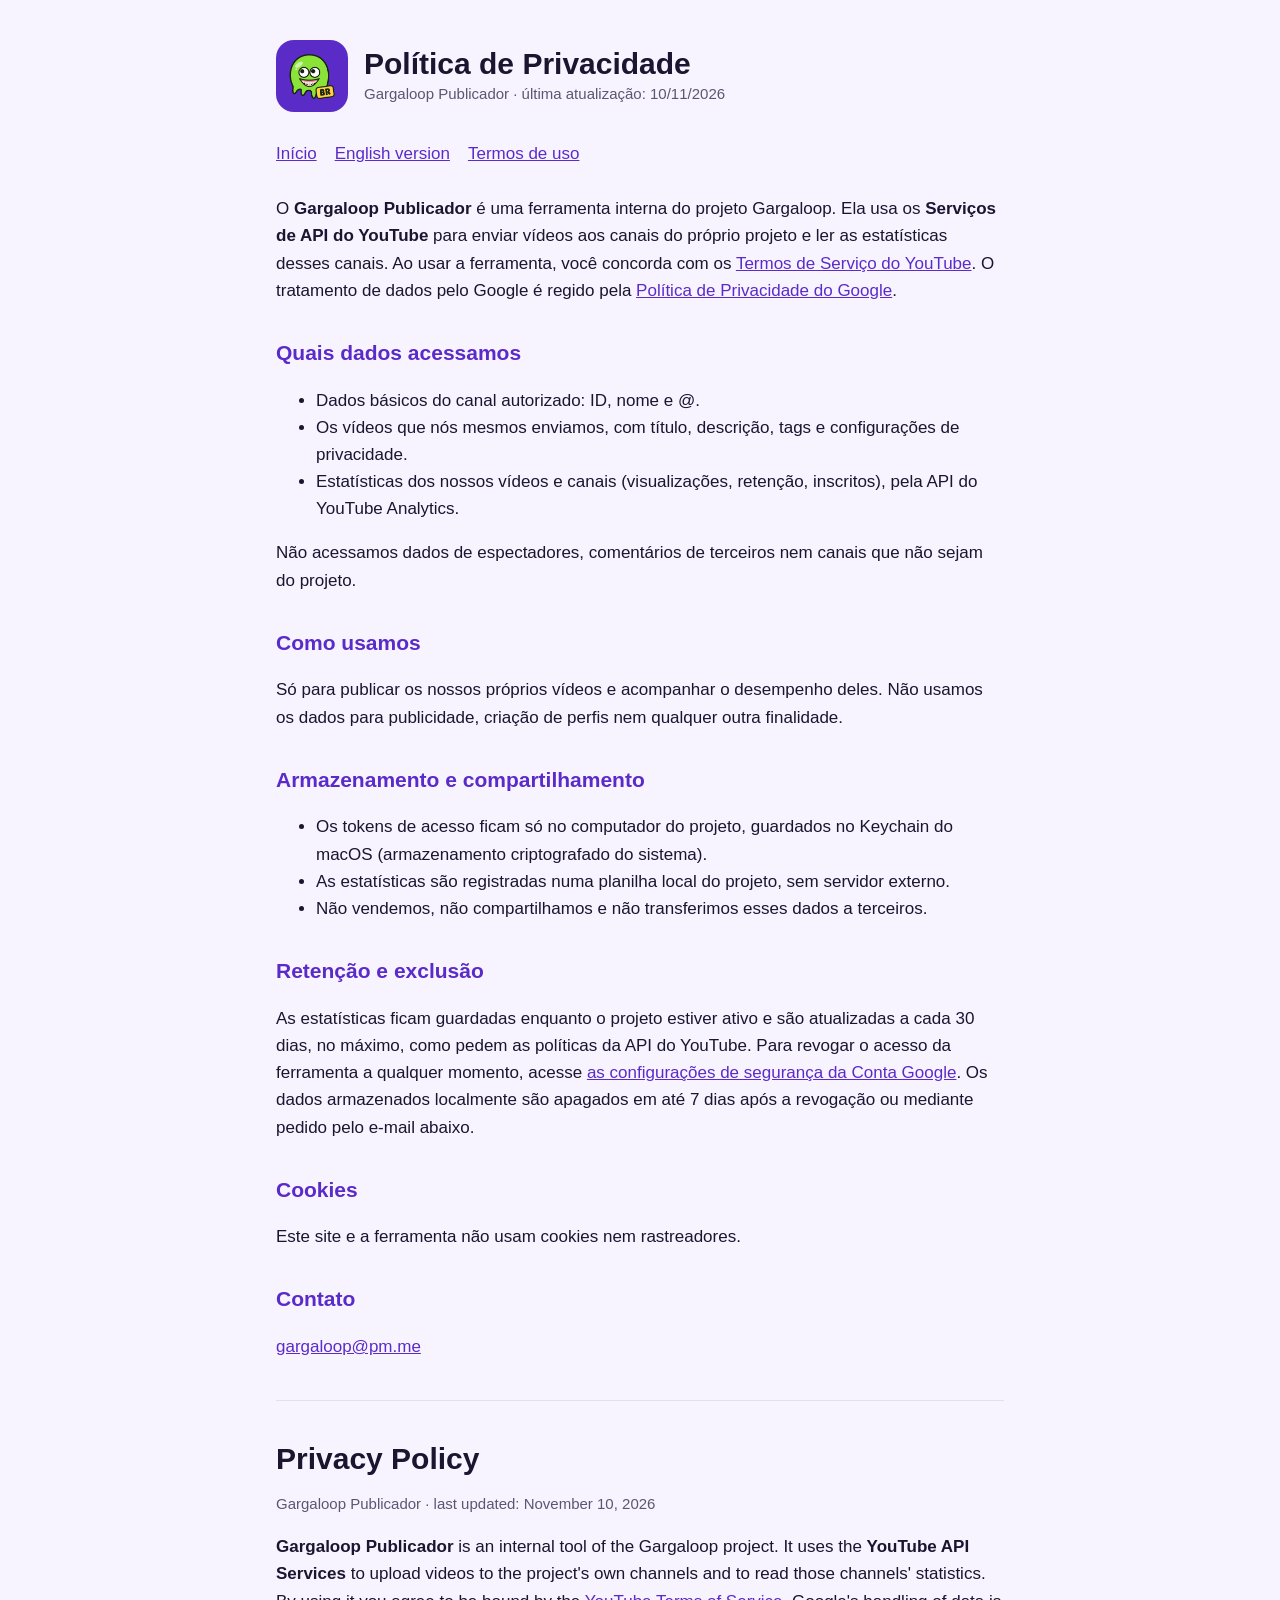
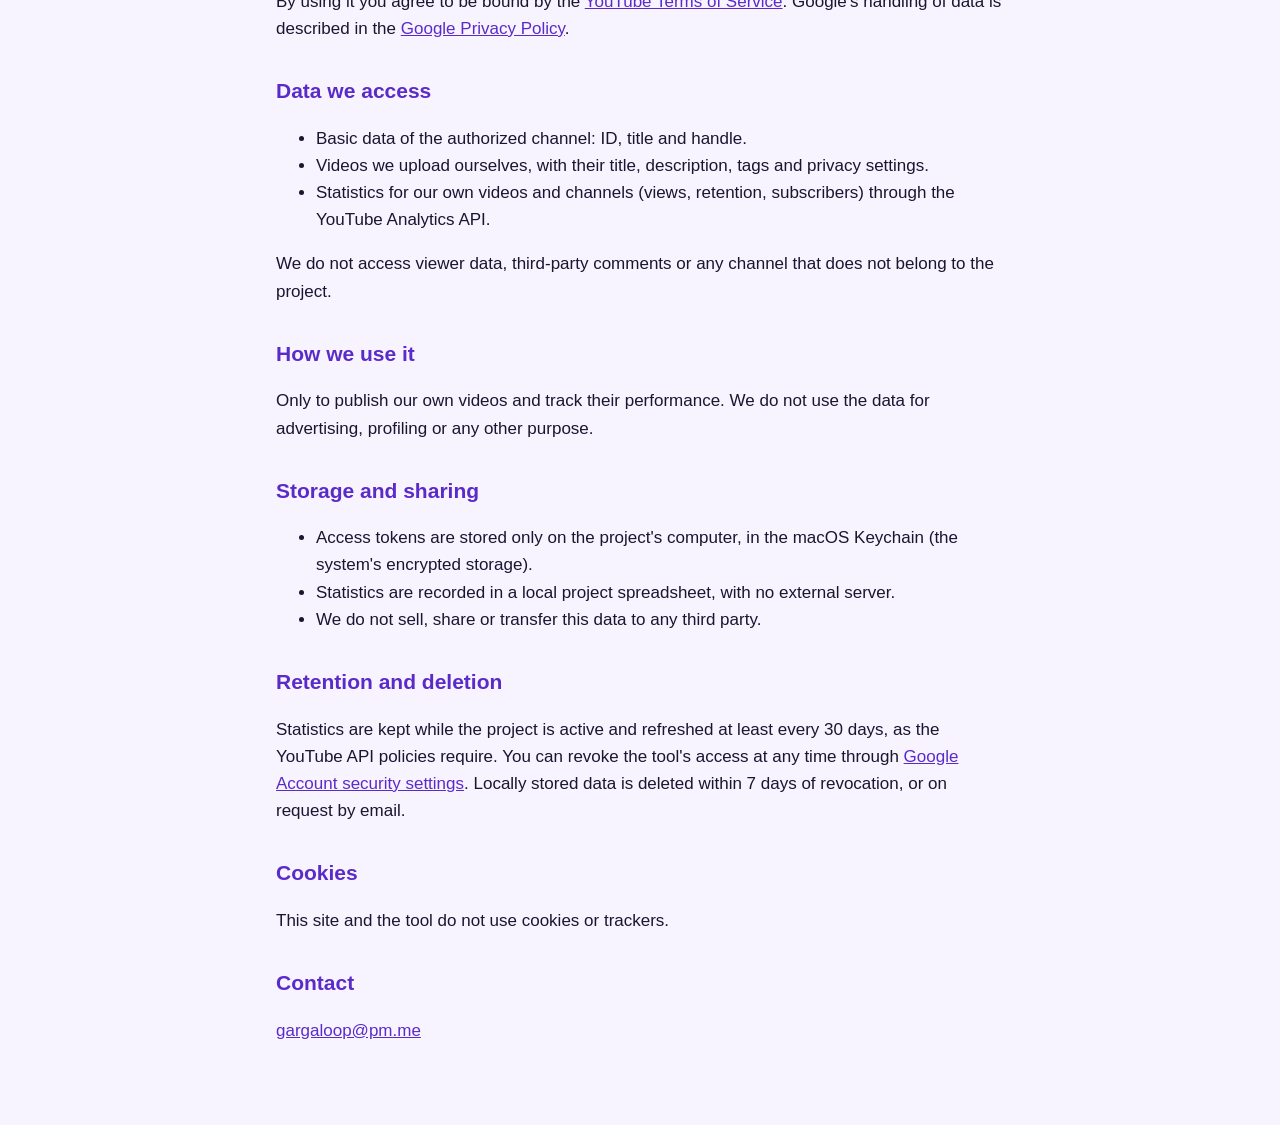
==== privacidade.html @ 7343da35 "Publica site e política de privacidade do Gargaloop Co-Authored-By: Claude Opus 5.5 <noreply@anthrop" ====
<!doctype html>
<html lang="pt-BR">
<head>
  <meta charset="utf-8">
  <meta name="viewport" content="width=device-width, initial-scale=1">
  <title>Política de Privacidade</title>
  <meta name="description" content="Política de privacidade do Gargaloop Publicador.">
  <link rel="icon" href="logo.png">
  <link rel="stylesheet" href="estilo.css">
</head>
<body>
<main>
  <header>
    <img src="logo.png" alt="Mascote Gargaloop">
    <div>
      <h1>Política de Privacidade</h1>
      <div class="suave">Gargaloop Publicador · última atualização: 10/11/2026</div>
    </div>
  </header>
  <nav><a href="index.html">Início</a><a href="#english">English version</a><a href="termos.html">Termos de uso</a></nav>

  <p>O <strong>Gargaloop Publicador</strong> é uma ferramenta interna do projeto Gargaloop. Ela usa os
    <strong>Serviços de API do YouTube</strong> para enviar vídeos aos canais do próprio projeto e ler as estatísticas
    desses canais. Ao usar a ferramenta, você concorda com os
    <a href="https://www.youtube.com/t/terms">Termos de Serviço do YouTube</a>. O tratamento de dados pelo Google é regido pela
    <a href="https://policies.google.com/privacy">Política de Privacidade do Google</a>.</p>

  <h2>Quais dados acessamos</h2>
  <ul>
    <li>Dados básicos do canal autorizado: ID, nome e @.</li>
    <li>Os vídeos que nós mesmos enviamos, com título, descrição, tags e configurações de privacidade.</li>
    <li>Estatísticas dos nossos vídeos e canais (visualizações, retenção, inscritos), pela API do YouTube Analytics.</li>
  </ul>
  <p>Não acessamos dados de espectadores, comentários de terceiros nem canais que não sejam do projeto.</p>

  <h2>Como usamos</h2>
  <p>Só para publicar os nossos próprios vídeos e acompanhar o desempenho deles. Não usamos os dados para publicidade,
    criação de perfis nem qualquer outra finalidade.</p>

  <h2>Armazenamento e compartilhamento</h2>
  <ul>
    <li>Os tokens de acesso ficam só no computador do projeto, guardados no Keychain do macOS (armazenamento criptografado do sistema).</li>
    <li>As estatísticas são registradas numa planilha local do projeto, sem servidor externo.</li>
    <li>Não vendemos, não compartilhamos e não transferimos esses dados a terceiros.</li>
  </ul>

  <h2>Retenção e exclusão</h2>
  <p>As estatísticas ficam guardadas enquanto o projeto estiver ativo e são atualizadas a cada 30 dias, no máximo, como pedem as
    políticas da API do YouTube. Para revogar o acesso da ferramenta a qualquer momento, acesse
    <a href="https://security.google.com/settings/security/permissions">as configurações de segurança da Conta Google</a>.
    Os dados armazenados localmente são apagados em até 7 dias após a revogação ou mediante pedido pelo e-mail abaixo.</p>

  <h2>Cookies</h2>
  <p>Este site e a ferramenta não usam cookies nem rastreadores.</p>

  <h2>Contato</h2>
  <p><a href="mailto:gargaloop@pm.me">gargaloop@pm.me</a></p>

  <hr>

  <section id="english" lang="en">
    <h1>Privacy Policy</h1>
    <p class="suave">Gargaloop Publicador · last updated: November 10, 2026</p>

    <p><strong>Gargaloop Publicador</strong> is an internal tool of the Gargaloop project. It uses the
      <strong>YouTube API Services</strong> to upload videos to the project's own channels and to read those channels'
      statistics. By using it you agree to be bound by the <a href="https://www.youtube.com/t/terms">YouTube Terms of Service</a>.
      Google's handling of data is described in the <a href="https://policies.google.com/privacy">Google Privacy Policy</a>.</p>

    <h2>Data we access</h2>
    <ul>
      <li>Basic data of the authorized channel: ID, title and handle.</li>
      <li>Videos we upload ourselves, with their title, description, tags and privacy settings.</li>
      <li>Statistics for our own videos and channels (views, retention, subscribers) through the YouTube Analytics API.</li>
    </ul>
    <p>We do not access viewer data, third-party comments or any channel that does not belong to the project.</p>

    <h2>How we use it</h2>
    <p>Only to publish our own videos and track their performance. We do not use the data for advertising, profiling or any other purpose.</p>

    <h2>Storage and sharing</h2>
    <ul>
      <li>Access tokens are stored only on the project's computer, in the macOS Keychain (the system's encrypted storage).</li>
      <li>Statistics are recorded in a local project spreadsheet, with no external server.</li>
      <li>We do not sell, share or transfer this data to any third party.</li>
    </ul>

    <h2>Retention and deletion</h2>
    <p>Statistics are kept while the project is active and refreshed at least every 30 days, as the YouTube API policies require.
      You can revoke the tool's access at any time through
      <a href="https://security.google.com/settings/security/permissions">Google Account security settings</a>.
      Locally stored data is deleted within 7 days of revocation, or on request by email.</p>

    <h2>Cookies</h2>
    <p>This site and the tool do not use cookies or trackers.</p>

    <h2>Contact</h2>
    <p><a href="mailto:gargaloop@pm.me">gargaloop@pm.me</a></p>
  </section>
</main>
</body>
</html>
---- estilo.css ----
:root {
  --fundo: #F7F4FF;
  --texto: #1B1530;
  --suave: #5C5670;
  --roxo: #5B2BC9;
  --verde: #8BE03C;
  --cartao: #FFFFFF;
  --linha: #E3DDF2;
}
@media (prefers-color-scheme: dark) {
  :root {
    --fundo: #12081F;
    --texto: #F2EEFA;
    --suave: #B7AFCB;
    --roxo: #B79BFF;
    --cartao: #1D1330;
    --linha: #342A4A;
  }
}
* { box-sizing: border-box; }
body {
  margin: 0;
  background: var(--fundo);
  color: var(--texto);
  font: 17px/1.6 -apple-system, BlinkMacSystemFont, "Segoe UI", Roboto, Helvetica, Arial, sans-serif;
}
main { max-width: 760px; margin: 0 auto; padding: 40px 16px 64px; }
header { display: flex; align-items: center; gap: 16px; margin-bottom: 28px; }
header img { width: 72px; height: 72px; border-radius: 18px; }
h1 { font-size: 30px; line-height: 1.2; margin: 0; }
h2 { font-size: 21px; margin: 32px 0 8px; color: var(--roxo); }
p, li { color: var(--texto); }
.suave { color: var(--suave); font-size: 15px; }
a { color: var(--roxo); }
nav { display: flex; flex-wrap: wrap; gap: 8px 18px; margin: 8px 0 28px; }
.cartao { background: var(--cartao); border: 1px solid var(--linha); border-radius: 14px; padding: 4px 22px 18px; margin: 20px 0; }
hr { border: 0; border-top: 1px solid var(--linha); margin: 40px 0; }
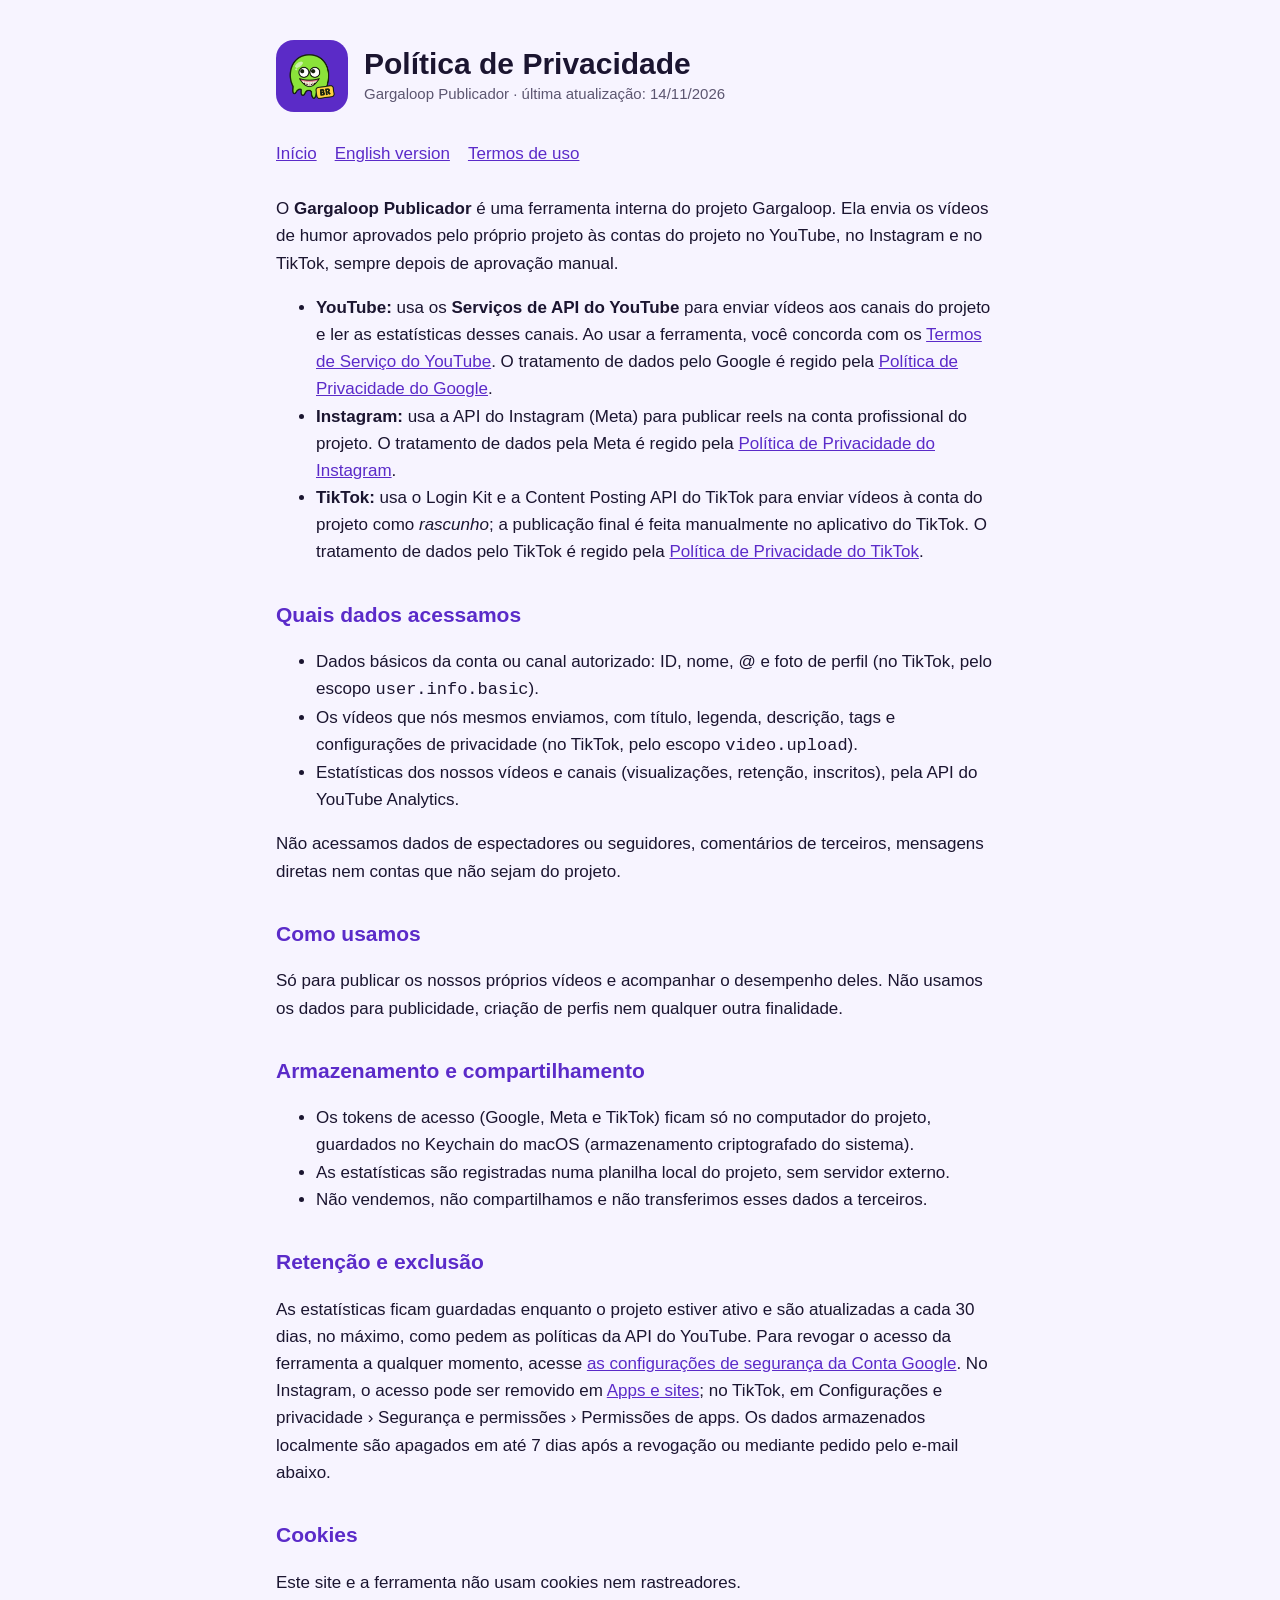
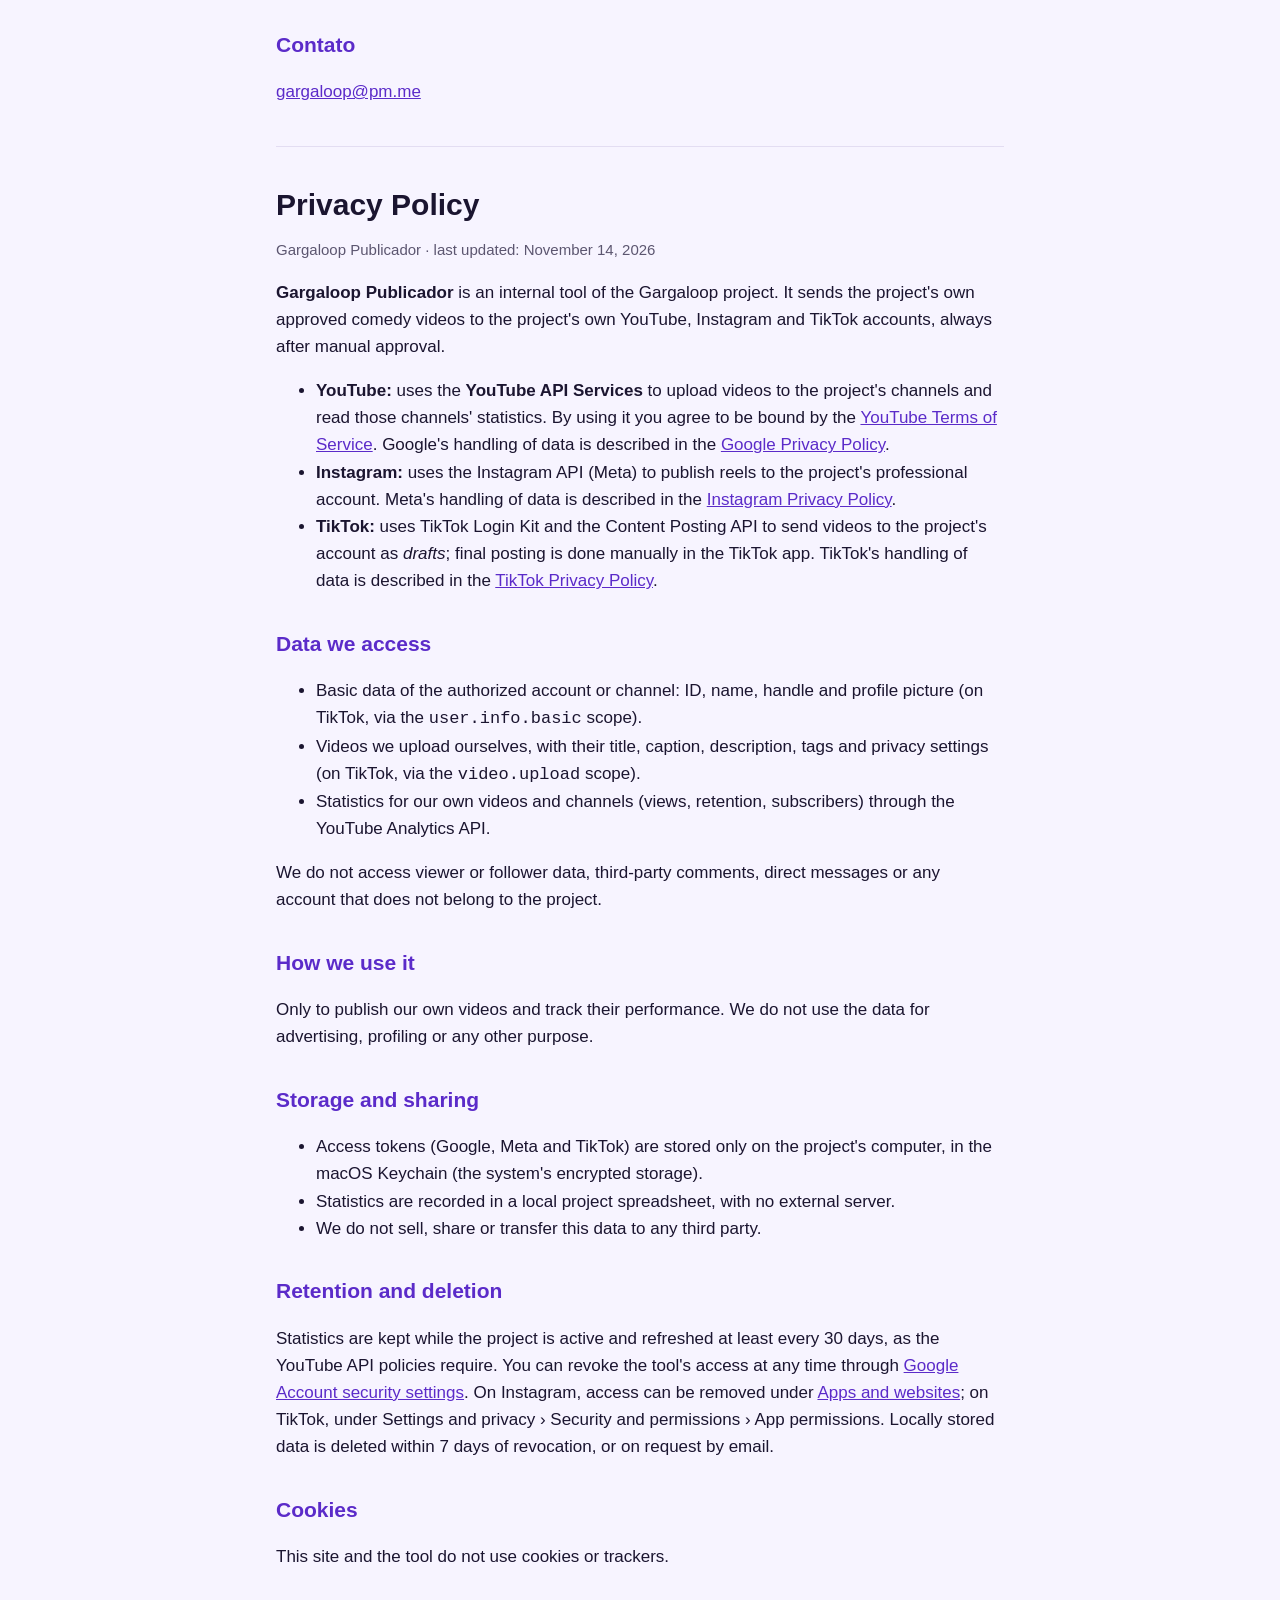
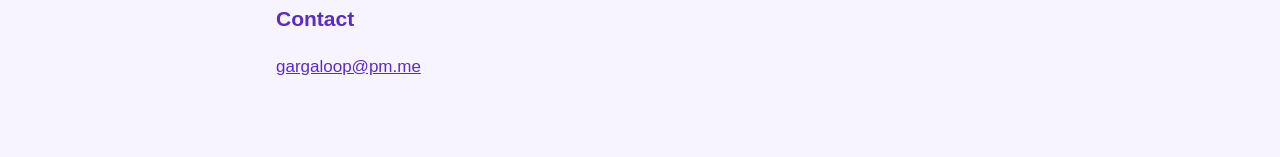
==== commit 2dd8c170: "Política de privacidade: inclui Instagram e TikTok" ====
--- a/privacidade.html
+++ b/privacidade.html
@@ -4,7 +4,7 @@
   <meta charset="utf-8">
   <meta name="viewport" content="width=device-width, initial-scale=1">
   <title>Política de Privacidade</title>
-  <meta name="description" content="Política de privacidade do Gargaloop Publicador.">
+  <meta name="description" content="Política de privacidade do Gargaloop Publicador (YouTube, Instagram e TikTok).">
   <link rel="icon" href="logo.png">
   <link rel="stylesheet" href="estilo.css">
 </head>
@@ -14,24 +14,32 @@
     <img src="logo.png" alt="Mascote Gargaloop">
     <div>
       <h1>Política de Privacidade</h1>
-      <div class="suave">Gargaloop Publicador · última atualização: 10/11/2026</div>
+      <div class="suave">Gargaloop Publicador · última atualização: 14/11/2026</div>
     </div>
   </header>
   <nav><a href="index.html">Início</a><a href="#english">English version</a><a href="termos.html">Termos de uso</a></nav>
 
-  <p>O <strong>Gargaloop Publicador</strong> é uma ferramenta interna do projeto Gargaloop. Ela usa os
-    <strong>Serviços de API do YouTube</strong> para enviar vídeos aos canais do próprio projeto e ler as estatísticas
-    desses canais. Ao usar a ferramenta, você concorda com os
-    <a href="https://www.youtube.com/t/terms">Termos de Serviço do YouTube</a>. O tratamento de dados pelo Google é regido pela
-    <a href="https://policies.google.com/privacy">Política de Privacidade do Google</a>.</p>
+  <p>O <strong>Gargaloop Publicador</strong> é uma ferramenta interna do projeto Gargaloop. Ela envia os vídeos de humor
+    aprovados pelo próprio projeto às contas do projeto no YouTube, no Instagram e no TikTok, sempre depois de aprovação manual.</p>
+  <ul>
+    <li><strong>YouTube:</strong> usa os <strong>Serviços de API do YouTube</strong> para enviar vídeos aos canais do projeto e ler as
+      estatísticas desses canais. Ao usar a ferramenta, você concorda com os
+      <a href="https://www.youtube.com/t/terms">Termos de Serviço do YouTube</a>. O tratamento de dados pelo Google é regido pela
+      <a href="https://policies.google.com/privacy">Política de Privacidade do Google</a>.</li>
+    <li><strong>Instagram:</strong> usa a API do Instagram (Meta) para publicar reels na conta profissional do projeto. O tratamento de
+      dados pela Meta é regido pela <a href="https://privacycenter.instagram.com/policy">Política de Privacidade do Instagram</a>.</li>
+    <li><strong>TikTok:</strong> usa o Login Kit e a Content Posting API do TikTok para enviar vídeos à conta do projeto como
+      <em>rascunho</em>; a publicação final é feita manualmente no aplicativo do TikTok. O tratamento de dados pelo TikTok é regido pela
+      <a href="https://www.tiktok.com/legal/privacy-policy">Política de Privacidade do TikTok</a>.</li>
+  </ul>
 
   <h2>Quais dados acessamos</h2>
   <ul>
-    <li>Dados básicos do canal autorizado: ID, nome e @.</li>
-    <li>Os vídeos que nós mesmos enviamos, com título, descrição, tags e configurações de privacidade.</li>
+    <li>Dados básicos da conta ou canal autorizado: ID, nome, @ e foto de perfil (no TikTok, pelo escopo <code>user.info.basic</code>).</li>
+    <li>Os vídeos que nós mesmos enviamos, com título, legenda, descrição, tags e configurações de privacidade (no TikTok, pelo escopo <code>video.upload</code>).</li>
     <li>Estatísticas dos nossos vídeos e canais (visualizações, retenção, inscritos), pela API do YouTube Analytics.</li>
   </ul>
-  <p>Não acessamos dados de espectadores, comentários de terceiros nem canais que não sejam do projeto.</p>
+  <p>Não acessamos dados de espectadores ou seguidores, comentários de terceiros, mensagens diretas nem contas que não sejam do projeto.</p>
 
   <h2>Como usamos</h2>
   <p>Só para publicar os nossos próprios vídeos e acompanhar o desempenho deles. Não usamos os dados para publicidade,
@@ -39,7 +47,7 @@
 
   <h2>Armazenamento e compartilhamento</h2>
   <ul>
-    <li>Os tokens de acesso ficam só no computador do projeto, guardados no Keychain do macOS (armazenamento criptografado do sistema).</li>
+    <li>Os tokens de acesso (Google, Meta e TikTok) ficam só no computador do projeto, guardados no Keychain do macOS (armazenamento criptografado do sistema).</li>
     <li>As estatísticas são registradas numa planilha local do projeto, sem servidor externo.</li>
     <li>Não vendemos, não compartilhamos e não transferimos esses dados a terceiros.</li>
   </ul>
@@ -48,7 +56,9 @@
   <p>As estatísticas ficam guardadas enquanto o projeto estiver ativo e são atualizadas a cada 30 dias, no máximo, como pedem as
     políticas da API do YouTube. Para revogar o acesso da ferramenta a qualquer momento, acesse
     <a href="https://security.google.com/settings/security/permissions">as configurações de segurança da Conta Google</a>.
-    Os dados armazenados localmente são apagados em até 7 dias após a revogação ou mediante pedido pelo e-mail abaixo.</p>
+    No Instagram, o acesso pode ser removido em <a href="https://www.instagram.com/accounts/manage_access/">Apps e sites</a>; no TikTok,
+    em Configurações e privacidade › Segurança e permissões › Permissões de apps. Os dados armazenados localmente são apagados em até 7 dias
+    após a revogação ou mediante pedido pelo e-mail abaixo.</p>
 
   <h2>Cookies</h2>
   <p>Este site e a ferramenta não usam cookies nem rastreadores.</p>
@@ -60,27 +70,35 @@
 
   <section id="english" lang="en">
     <h1>Privacy Policy</h1>
-    <p class="suave">Gargaloop Publicador · last updated: November 10, 2026</p>
+    <p class="suave">Gargaloop Publicador · last updated: November 14, 2026</p>
 
-    <p><strong>Gargaloop Publicador</strong> is an internal tool of the Gargaloop project. It uses the
-      <strong>YouTube API Services</strong> to upload videos to the project's own channels and to read those channels'
-      statistics. By using it you agree to be bound by the <a href="https://www.youtube.com/t/terms">YouTube Terms of Service</a>.
-      Google's handling of data is described in the <a href="https://policies.google.com/privacy">Google Privacy Policy</a>.</p>
+    <p><strong>Gargaloop Publicador</strong> is an internal tool of the Gargaloop project. It sends the project's own approved
+      comedy videos to the project's own YouTube, Instagram and TikTok accounts, always after manual approval.</p>
+    <ul>
+      <li><strong>YouTube:</strong> uses the <strong>YouTube API Services</strong> to upload videos to the project's channels and read
+        those channels' statistics. By using it you agree to be bound by the <a href="https://www.youtube.com/t/terms">YouTube Terms of Service</a>.
+        Google's handling of data is described in the <a href="https://policies.google.com/privacy">Google Privacy Policy</a>.</li>
+      <li><strong>Instagram:</strong> uses the Instagram API (Meta) to publish reels to the project's professional account. Meta's handling
+        of data is described in the <a href="https://privacycenter.instagram.com/policy">Instagram Privacy Policy</a>.</li>
+      <li><strong>TikTok:</strong> uses TikTok Login Kit and the Content Posting API to send videos to the project's account as
+        <em>drafts</em>; final posting is done manually in the TikTok app. TikTok's handling of data is described in the
+        <a href="https://www.tiktok.com/legal/privacy-policy">TikTok Privacy Policy</a>.</li>
+    </ul>
 
     <h2>Data we access</h2>
     <ul>
-      <li>Basic data of the authorized channel: ID, title and handle.</li>
-      <li>Videos we upload ourselves, with their title, description, tags and privacy settings.</li>
+      <li>Basic data of the authorized account or channel: ID, name, handle and profile picture (on TikTok, via the <code>user.info.basic</code> scope).</li>
+      <li>Videos we upload ourselves, with their title, caption, description, tags and privacy settings (on TikTok, via the <code>video.upload</code> scope).</li>
       <li>Statistics for our own videos and channels (views, retention, subscribers) through the YouTube Analytics API.</li>
     </ul>
-    <p>We do not access viewer data, third-party comments or any channel that does not belong to the project.</p>
+    <p>We do not access viewer or follower data, third-party comments, direct messages or any account that does not belong to the project.</p>
 
     <h2>How we use it</h2>
     <p>Only to publish our own videos and track their performance. We do not use the data for advertising, profiling or any other purpose.</p>
 
     <h2>Storage and sharing</h2>
     <ul>
-      <li>Access tokens are stored only on the project's computer, in the macOS Keychain (the system's encrypted storage).</li>
+      <li>Access tokens (Google, Meta and TikTok) are stored only on the project's computer, in the macOS Keychain (the system's encrypted storage).</li>
       <li>Statistics are recorded in a local project spreadsheet, with no external server.</li>
       <li>We do not sell, share or transfer this data to any third party.</li>
     </ul>
@@ -89,7 +107,8 @@
     <p>Statistics are kept while the project is active and refreshed at least every 30 days, as the YouTube API policies require.
       You can revoke the tool's access at any time through
       <a href="https://security.google.com/settings/security/permissions">Google Account security settings</a>.
-      Locally stored data is deleted within 7 days of revocation, or on request by email.</p>
+      On Instagram, access can be removed under <a href="https://www.instagram.com/accounts/manage_access/">Apps and websites</a>; on TikTok,
+      under Settings and privacy › Security and permissions › App permissions. Locally stored data is deleted within 7 days of revocation, or on request by email.</p>
 
     <h2>Cookies</h2>
     <p>This site and the tool do not use cookies or trackers.</p>
